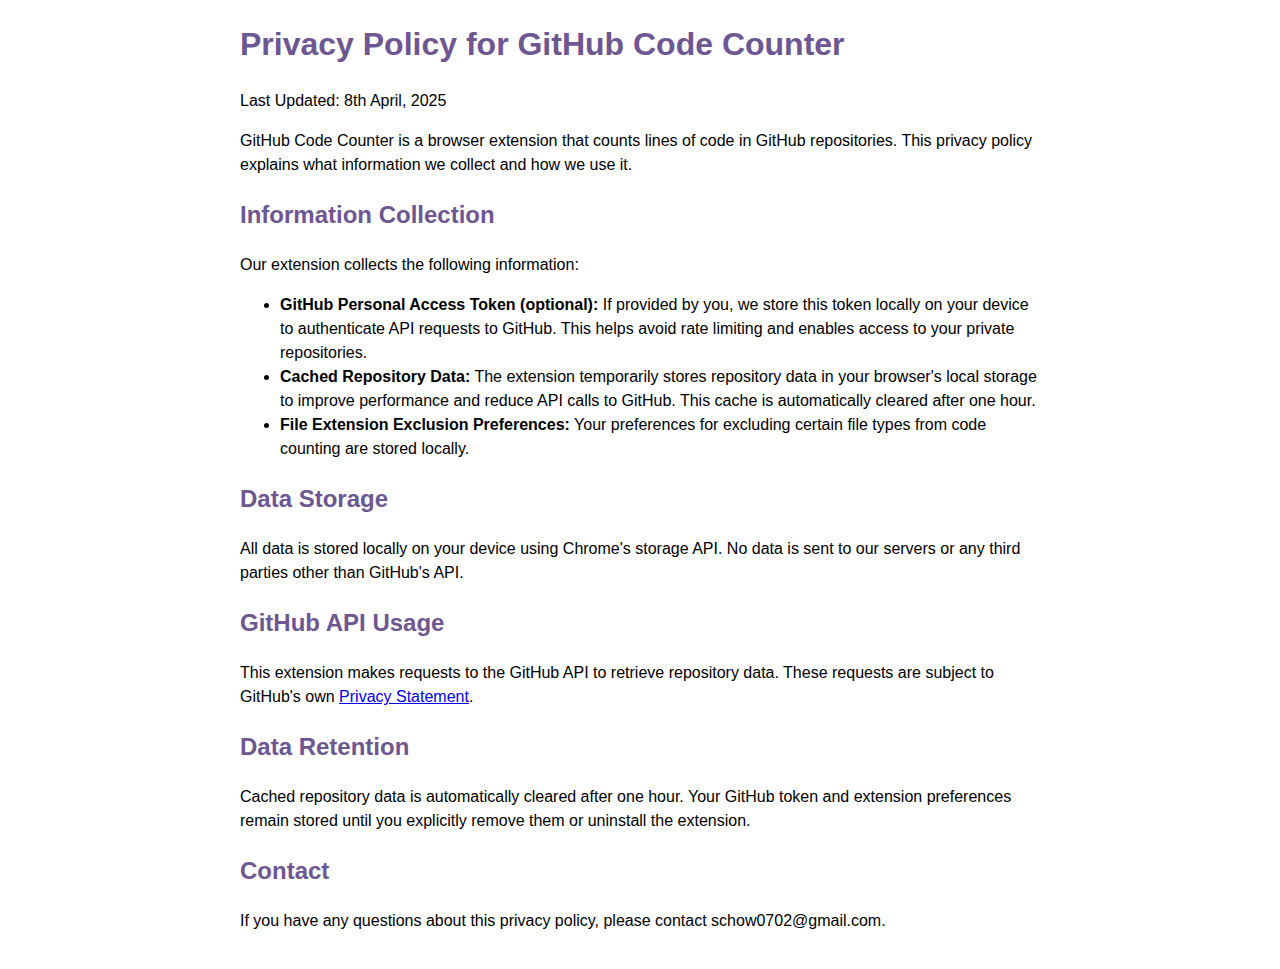
==== privacy-policy.html @ bc90ee40 "Add privacy policy and rename files" ====
<!DOCTYPE html>
<html>
  <head>
    <meta charset="utf-8" />
    <title>Privacy Policy - GitHub Code Counter</title>
    <link rel="stylesheet" href="privacy.css" />
  </head>
  <body>
    <h1>Privacy Policy for GitHub Code Counter</h1>
    <p>Last Updated: 8th April, 2025</p>

    <p>
      GitHub Code Counter is a browser extension that counts lines of code in
      GitHub repositories. This privacy policy explains what information we
      collect and how we use it.
    </p>

    <h2>Information Collection</h2>
    <p>Our extension collects the following information:</p>
    <ul>
      <li>
        <strong>GitHub Personal Access Token (optional):</strong> If provided by
        you, we store this token locally on your device to authenticate API
        requests to GitHub. This helps avoid rate limiting and enables access to
        your private repositories.
      </li>
      <li>
        <strong>Cached Repository Data:</strong> The extension temporarily
        stores repository data in your browser's local storage to improve
        performance and reduce API calls to GitHub. This cache is automatically
        cleared after one hour.
      </li>
      <li>
        <strong>File Extension Exclusion Preferences:</strong> Your preferences
        for excluding certain file types from code counting are stored locally.
      </li>
    </ul>

    <h2>Data Storage</h2>
    <p>
      All data is stored locally on your device using Chrome's storage API. No
      data is sent to our servers or any third parties other than GitHub's API.
    </p>

    <h2>GitHub API Usage</h2>
    <p>
      This extension makes requests to the GitHub API to retrieve repository
      data. These requests are subject to GitHub's own
      <a
        href="https://docs.github.com/en/site-policy/privacy-policies/github-privacy-statement"
        target="_blank"
        >Privacy Statement</a
      >.
    </p>

    <h2>Data Retention</h2>
    <p>
      Cached repository data is automatically cleared after one hour. Your
      GitHub token and extension preferences remain stored until you explicitly
      remove them or uninstall the extension.
    </p>

    <h2>Contact</h2>
    <p>
      If you have any questions about this privacy policy, please contact
      schow0702@gmail.com.
    </p>
  </body>
</html>
---- privacy.css ----
body {
  font-family: -apple-system, BlinkMacSystemFont, "Segoe UI", Roboto, Helvetica,
    Arial, sans-serif;
  max-width: 800px;
  margin: 0 auto;
  padding: 20px;
  line-height: 1.5;
}
h1 {
  margin-top: 0;
  color: #6d5691;
}
h2 {
  margin-top: 20px;
  color: #6d5691;
}
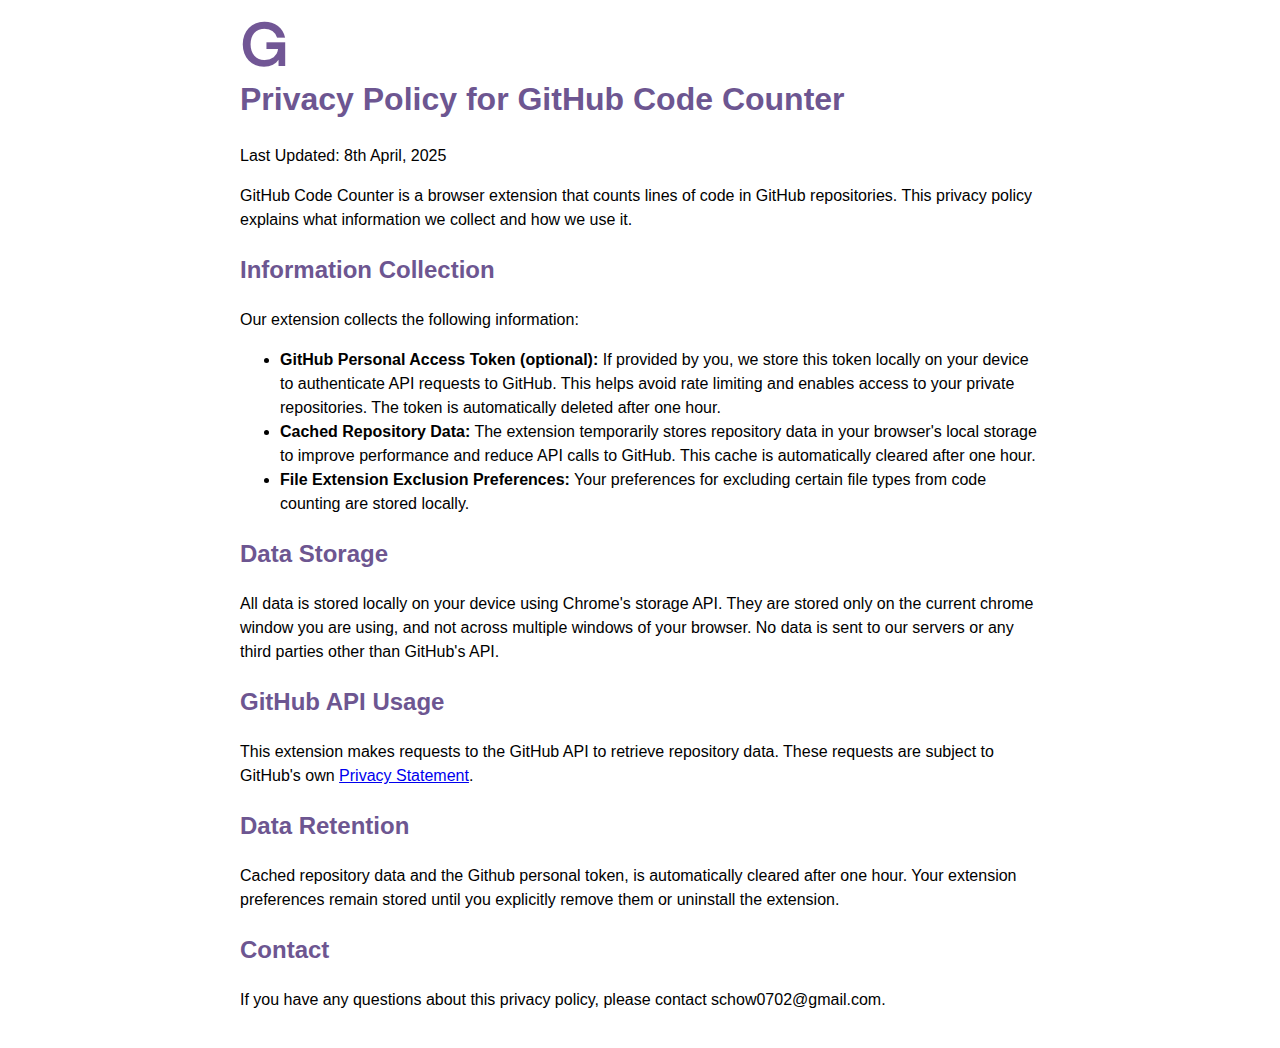
==== commit 5a9ef145: "Implement token expiration handling and periodic checks for authentication" ====
--- a/privacy-policy.html
+++ b/privacy-policy.html
@@ -6,7 +6,9 @@
     <link rel="stylesheet" href="privacy.css" />
   </head>
   <body>
+    <img src="./icons/48.PNG" alt="GitHub Code Counter Logo" class="logo" />
     <h1>Privacy Policy for GitHub Code Counter</h1>
+
     <p>Last Updated: 8th April, 2025</p>
 
     <p>
@@ -22,7 +24,8 @@
         <strong>GitHub Personal Access Token (optional):</strong> If provided by
         you, we store this token locally on your device to authenticate API
         requests to GitHub. This helps avoid rate limiting and enables access to
-        your private repositories.
+        your private repositories. The token is automatically deleted after one
+        hour.
       </li>
       <li>
         <strong>Cached Repository Data:</strong> The extension temporarily
@@ -38,8 +41,10 @@
 
     <h2>Data Storage</h2>
     <p>
-      All data is stored locally on your device using Chrome's storage API. No
-      data is sent to our servers or any third parties other than GitHub's API.
+      All data is stored locally on your device using Chrome's storage API. They
+      are stored only on the current chrome window you are using, and not across
+      multiple windows of your browser. No data is sent to our servers or any
+      third parties other than GitHub's API.
     </p>
 
     <h2>GitHub API Usage</h2>
@@ -55,9 +60,9 @@
 
     <h2>Data Retention</h2>
     <p>
-      Cached repository data is automatically cleared after one hour. Your
-      GitHub token and extension preferences remain stored until you explicitly
-      remove them or uninstall the extension.
+      Cached repository data and the Github personal token, is automatically
+      cleared after one hour. Your extension preferences remain stored until you
+      explicitly remove them or uninstall the extension.
     </p>
 
     <h2>Contact</h2>
--- a/privacy.css
+++ b/privacy.css
@@ -9,6 +9,8 @@
 h1 {
   margin-top: 0;
   color: #6d5691;
+  align-items: center;
+  justify-content: center;
 }
 h2 {
   margin-top: 20px;
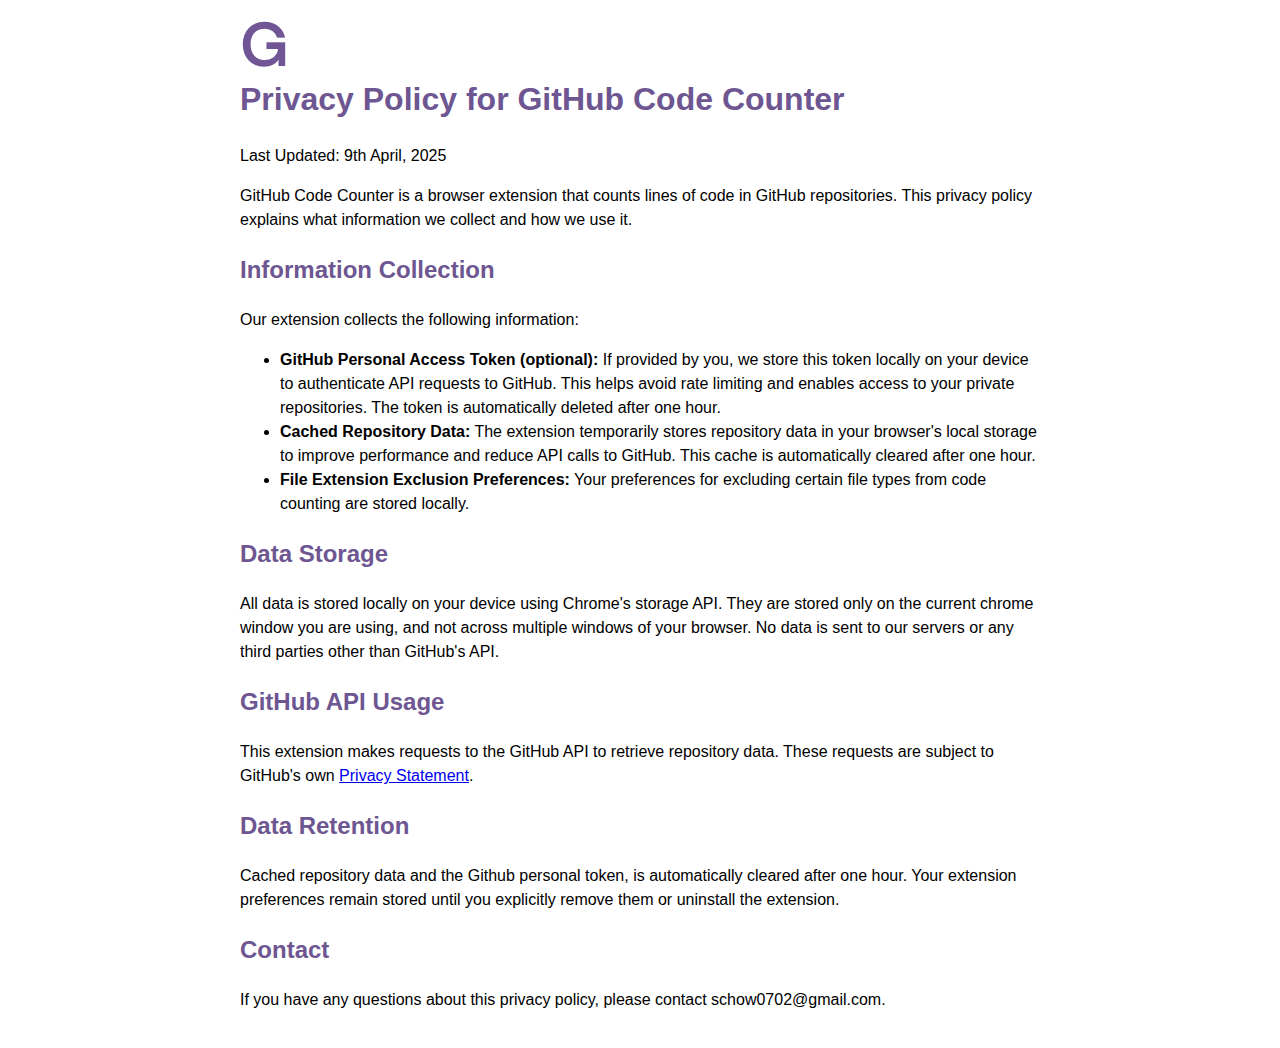
==== commit bff201f5: "Add privacy.md file" ====
--- a/privacy-policy.html
+++ b/privacy-policy.html
@@ -9,7 +9,7 @@
     <img src="./icons/48.PNG" alt="GitHub Code Counter Logo" class="logo" />
     <h1>Privacy Policy for GitHub Code Counter</h1>
 
-    <p>Last Updated: 8th April, 2025</p>
+    <p>Last Updated: 9th April, 2025</p>
 
     <p>
       GitHub Code Counter is a browser extension that counts lines of code in
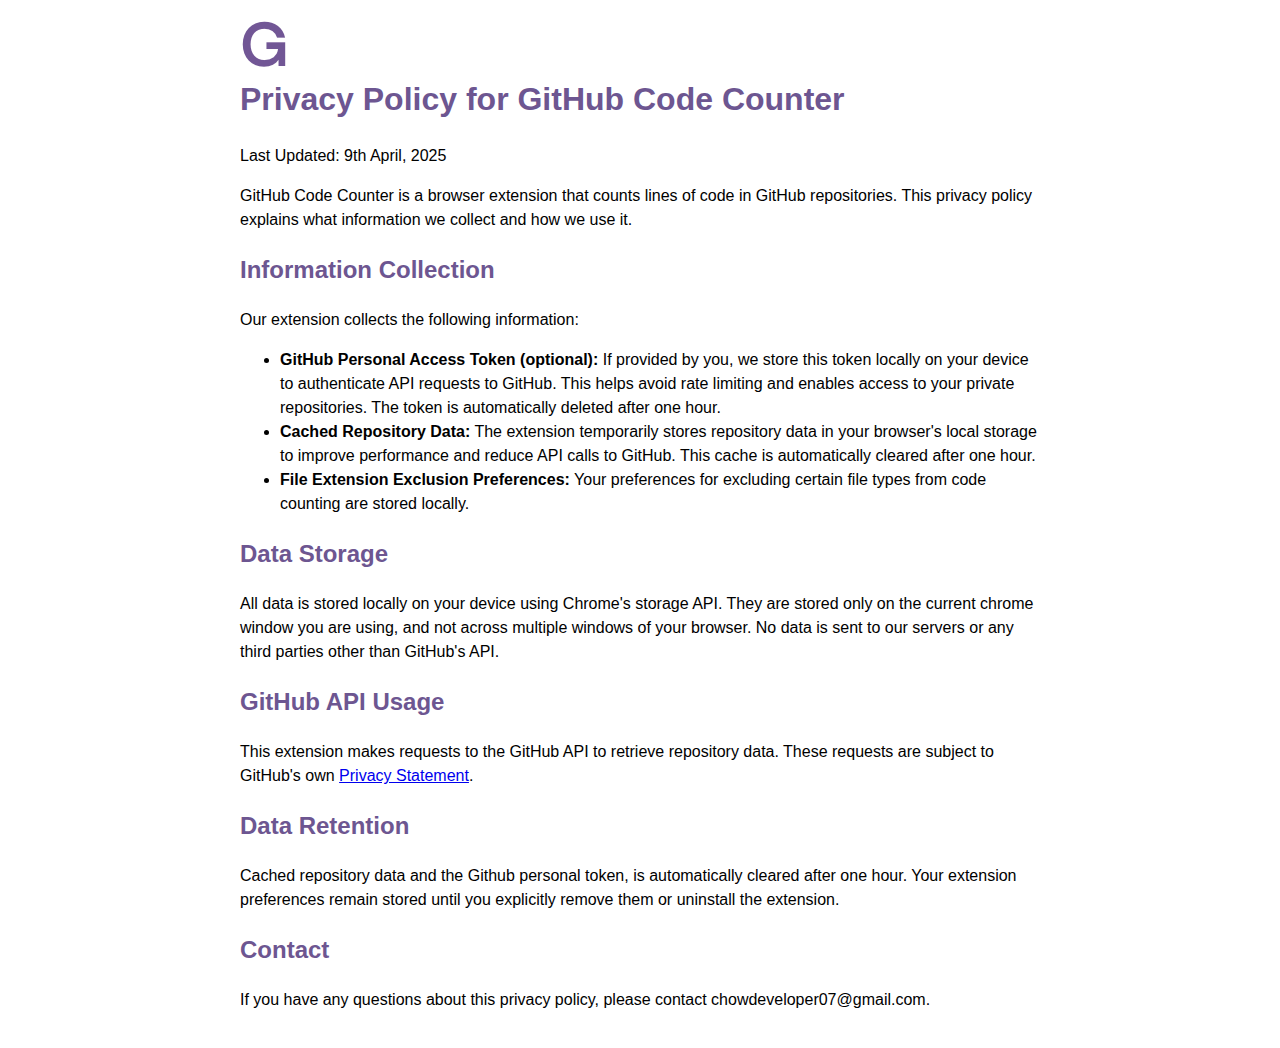
==== commit 540e5578: "Update email" ====
--- a/privacy-policy.html
+++ b/privacy-policy.html
@@ -68,7 +68,7 @@
     <h2>Contact</h2>
     <p>
       If you have any questions about this privacy policy, please contact
-      schow0702@gmail.com.
+      chowdeveloper07@gmail.com.
     </p>
   </body>
 </html>
